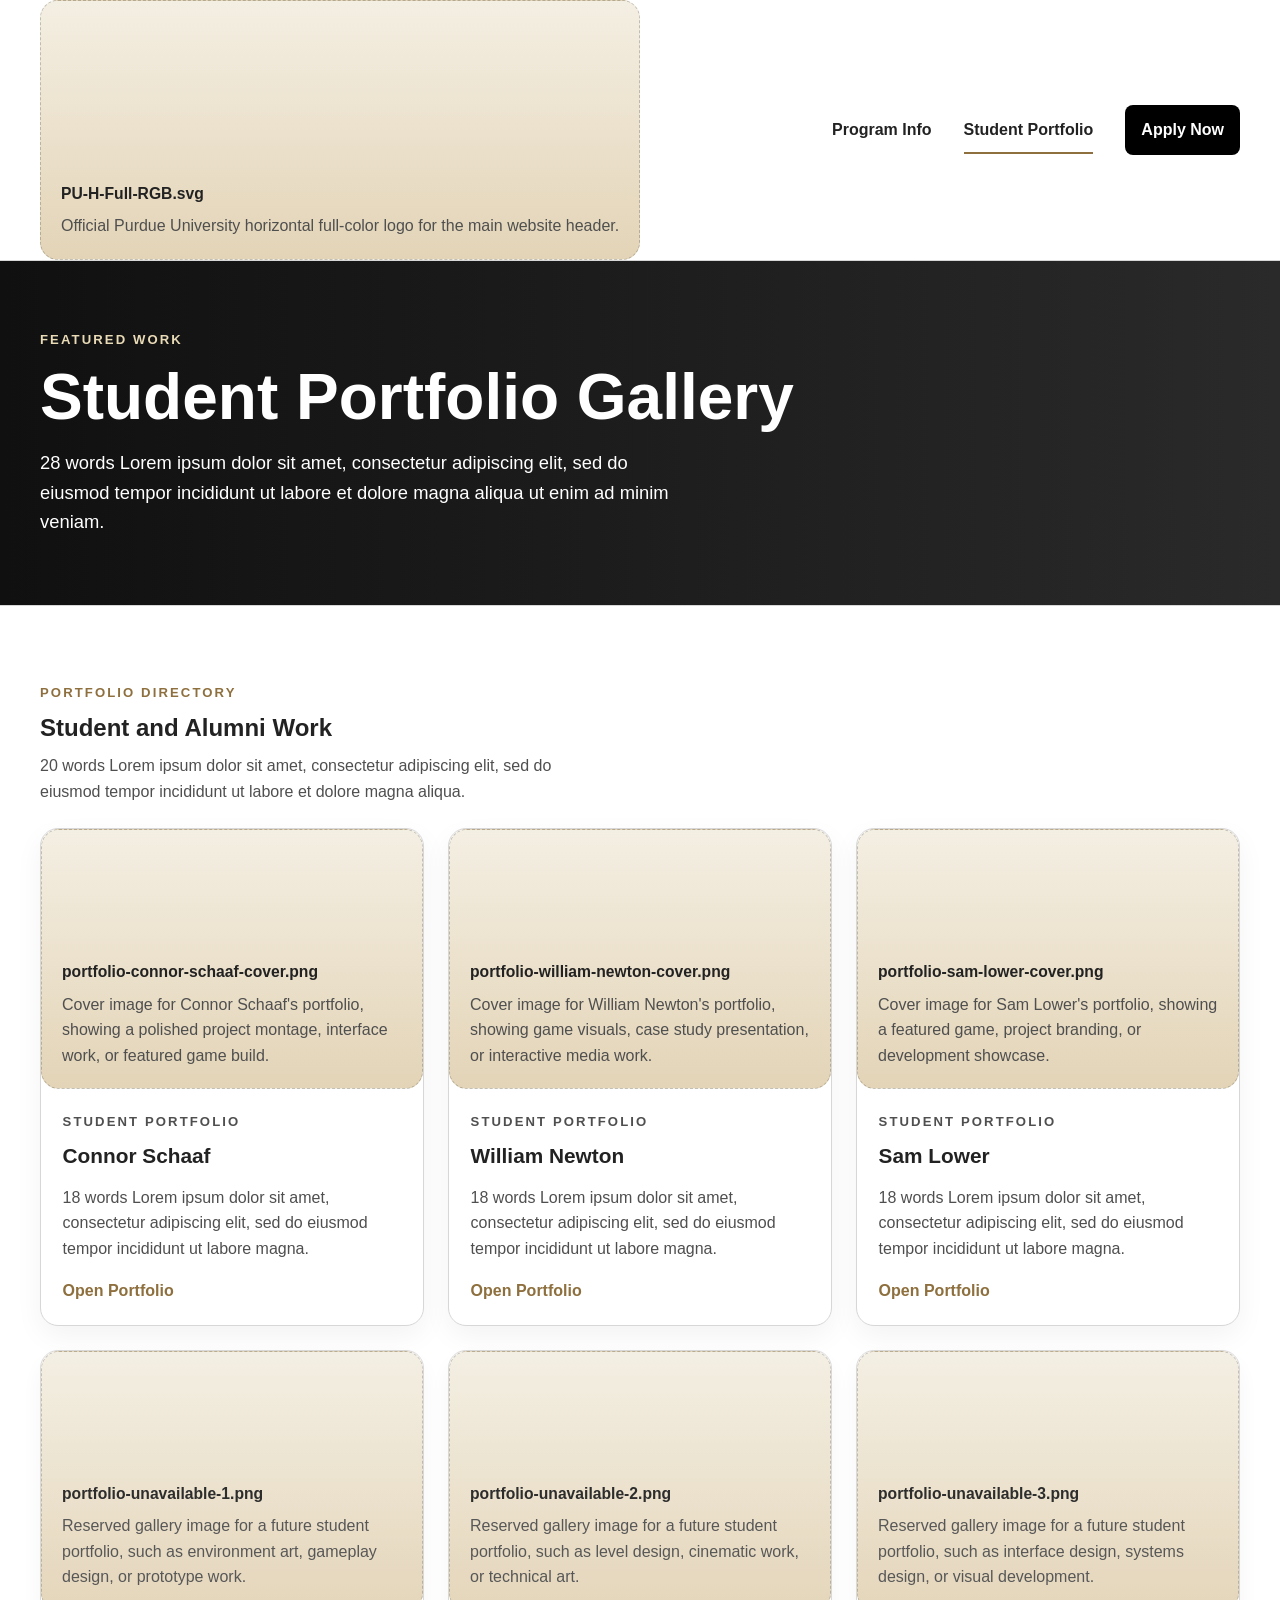
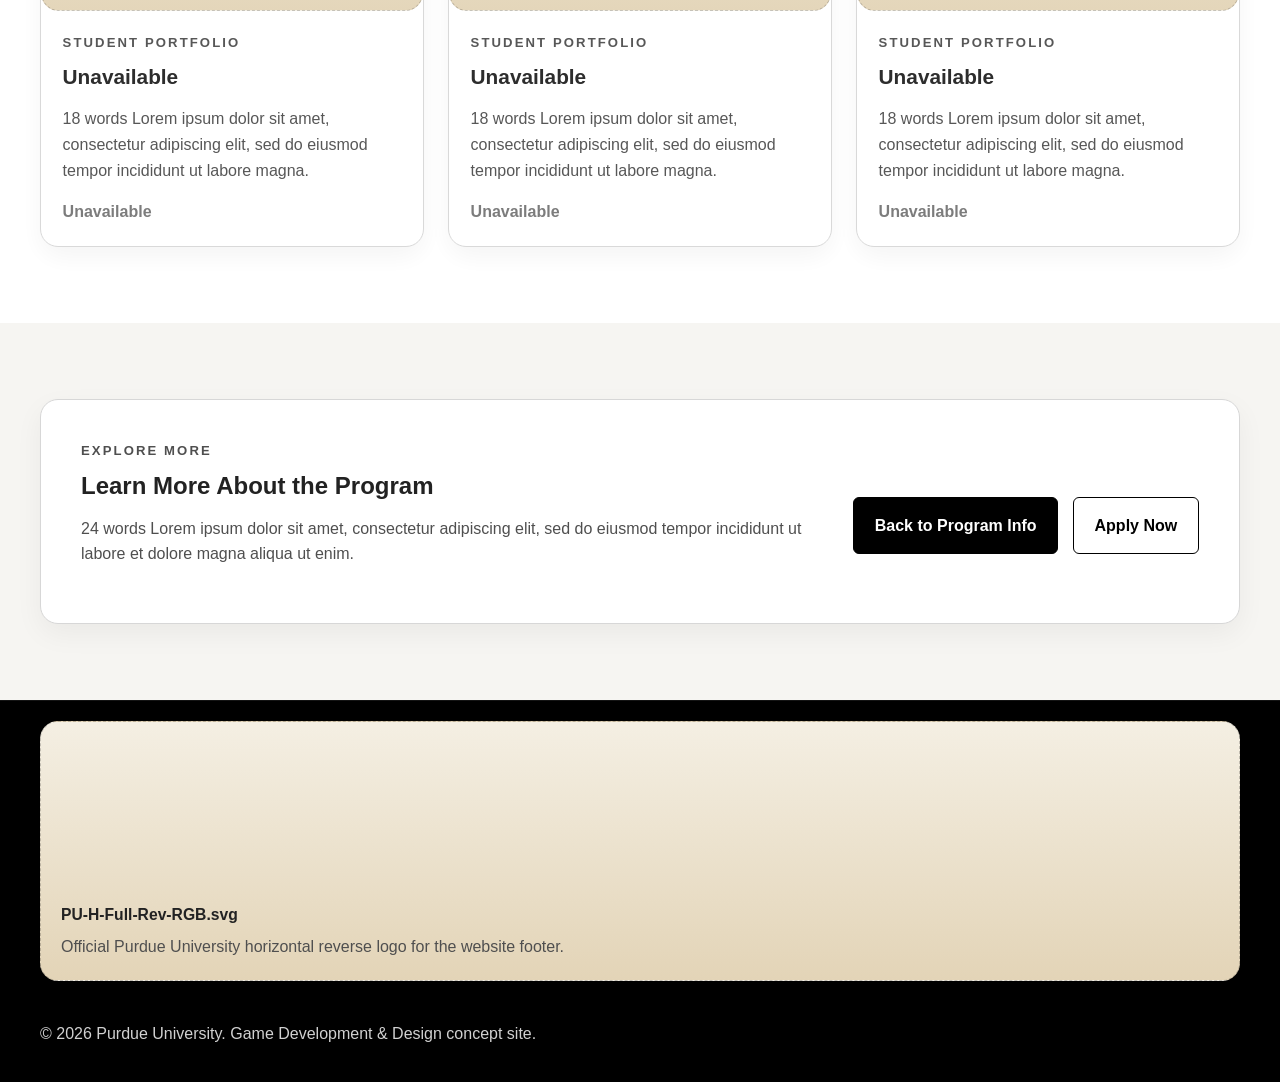
==== portfolio.html @ d157ea14 "Add files via upload" ====
<!DOCTYPE html>
<html lang="en">
<head>
  <meta charset="UTF-8">
  <meta name="viewport" content="width=device-width, initial-scale=1.0">
  <title>Purdue Game Development &amp; Design | Student Portfolio</title>
  <meta name="description" content="Student portfolio gallery page for Purdue Game Development &amp; Design.">
  <link rel="stylesheet" href="style.css">
</head>
<body data-page="portfolio">
  <header class="site-header">
    <div class="container header-inner">
      <a class="brand" href="index.html" aria-label="Purdue Game Development and Design home page">
        <img
          class="brand-logo"
          src="assets/PU-H-Full-RGB.svg"
          alt="PU-H-Full-RGB.svg - Official Purdue University horizontal full-color logo for the main website header."
          data-placeholder
        >
      </a>

      <button class="menu-toggle" type="button" aria-expanded="false" aria-controls="site-nav">
        <span></span>
        <span></span>
        <span></span>
        <span class="sr-only">Toggle navigation</span>
      </button>

      <nav id="site-nav" class="site-nav" aria-label="Primary navigation">
        <a href="index.html">Program Info</a>
        <a href="portfolio.html" aria-current="page">Student Portfolio</a>
        <a class="nav-cta" href="https://admissions.purdue.edu/become-student/apply/" target="_blank" rel="noreferrer">Apply Now</a>
      </nav>
    </div>
  </header>

  <main>
    <section class="portfolio-hero-section">
      <div class="container portfolio-hero-inner">
        <p class="section-label section-label-light">Featured Work</p>
        <h1>Student Portfolio Gallery</h1>
        <p class="hero-lead">
          28 words Lorem ipsum dolor sit amet, consectetur adipiscing elit, sed do eiusmod tempor
          incididunt ut labore et dolore magna aliqua ut enim ad minim veniam.
        </p>
      </div>
    </section>

    <section class="content-section section-white">
      <div class="container section-header-block left-aligned-header">
        <p class="section-label">Portfolio Directory</p>
        <h2>Student and Alumni Work</h2>
        <p class="section-intro">
          20 words Lorem ipsum dolor sit amet, consectetur adipiscing elit, sed do eiusmod tempor
          incididunt ut labore et dolore magna aliqua.
        </p>
      </div>

      <div class="container portfolio-grid">
        <a class="portfolio-card" href="https://schaafconnor0-collab.github.io/ConnorSchaafPortfolio/" target="_blank" rel="noreferrer">
          <img
            src="assets/portfolio-connor-schaaf-cover.png"
            alt="portfolio-connor-schaaf-cover.png - Cover image for Connor Schaaf's portfolio, showing a polished project montage, interface work, or featured game build."
            data-placeholder
          >
          <div class="portfolio-card-copy">
            <p class="card-kicker">Student Portfolio</p>
            <h3>Connor Schaaf</h3>
            <p>
              18 words Lorem ipsum dolor sit amet, consectetur adipiscing elit, sed do eiusmod tempor
              incididunt ut labore magna.
            </p>
            <span class="card-link">Open Portfolio</span>
          </div>
        </a>

        <a class="portfolio-card" href="https://newtonw.com/" target="_blank" rel="noreferrer">
          <img
            src="assets/portfolio-william-newton-cover.png"
            alt="portfolio-william-newton-cover.png - Cover image for William Newton's portfolio, showing game visuals, case study presentation, or interactive media work."
            data-placeholder
          >
          <div class="portfolio-card-copy">
            <p class="card-kicker">Student Portfolio</p>
            <h3>William Newton</h3>
            <p>
              18 words Lorem ipsum dolor sit amet, consectetur adipiscing elit, sed do eiusmod tempor
              incididunt ut labore magna.
            </p>
            <span class="card-link">Open Portfolio</span>
          </div>
        </a>

        <a class="portfolio-card" href="https://www.samlower.com/" target="_blank" rel="noreferrer">
          <img
            src="assets/portfolio-sam-lower-cover.png"
            alt="portfolio-sam-lower-cover.png - Cover image for Sam Lower's portfolio, showing a featured game, project branding, or development showcase."
            data-placeholder
          >
          <div class="portfolio-card-copy">
            <p class="card-kicker">Student Portfolio</p>
            <h3>Sam Lower</h3>
            <p>
              18 words Lorem ipsum dolor sit amet, consectetur adipiscing elit, sed do eiusmod tempor
              incididunt ut labore magna.
            </p>
            <span class="card-link">Open Portfolio</span>
          </div>
        </a>

        <article class="portfolio-card unavailable-card" aria-label="Additional portfolio currently unavailable">
          <img
            src="assets/portfolio-unavailable-1.png"
            alt="portfolio-unavailable-1.png - Reserved gallery image for a future student portfolio, such as environment art, gameplay design, or prototype work."
            data-placeholder
          >
          <div class="portfolio-card-copy">
            <p class="card-kicker">Student Portfolio</p>
            <h3>Unavailable</h3>
            <p>
              18 words Lorem ipsum dolor sit amet, consectetur adipiscing elit, sed do eiusmod tempor
              incididunt ut labore magna.
            </p>
            <span class="card-link">Unavailable</span>
          </div>
        </article>

        <article class="portfolio-card unavailable-card" aria-label="Additional portfolio currently unavailable">
          <img
            src="assets/portfolio-unavailable-2.png"
            alt="portfolio-unavailable-2.png - Reserved gallery image for a future student portfolio, such as level design, cinematic work, or technical art."
            data-placeholder
          >
          <div class="portfolio-card-copy">
            <p class="card-kicker">Student Portfolio</p>
            <h3>Unavailable</h3>
            <p>
              18 words Lorem ipsum dolor sit amet, consectetur adipiscing elit, sed do eiusmod tempor
              incididunt ut labore magna.
            </p>
            <span class="card-link">Unavailable</span>
          </div>
        </article>

        <article class="portfolio-card unavailable-card" aria-label="Additional portfolio currently unavailable">
          <img
            src="assets/portfolio-unavailable-3.png"
            alt="portfolio-unavailable-3.png - Reserved gallery image for a future student portfolio, such as interface design, systems design, or visual development."
            data-placeholder
          >
          <div class="portfolio-card-copy">
            <p class="card-kicker">Student Portfolio</p>
            <h3>Unavailable</h3>
            <p>
              18 words Lorem ipsum dolor sit amet, consectetur adipiscing elit, sed do eiusmod tempor
              incididunt ut labore magna.
            </p>
            <span class="card-link">Unavailable</span>
          </div>
        </article>
      </div>
    </section>

    <section class="content-section section-light">
      <div class="container cta-panel cta-panel-light">
        <div class="cta-copy">
          <p class="section-label">Explore More</p>
          <h2>Learn More About the Program</h2>
          <p>
            24 words Lorem ipsum dolor sit amet, consectetur adipiscing elit, sed do eiusmod tempor
            incididunt ut labore et dolore magna aliqua ut enim.
          </p>
        </div>
        <div class="button-row cta-buttons">
          <a class="button button-primary" href="index.html">Back to Program Info</a>
          <a class="button button-secondary-dark" href="https://admissions.purdue.edu/become-student/apply/" target="_blank" rel="noreferrer">Apply Now</a>
        </div>
      </div>
    </section>
  </main>

  <footer class="site-footer">
    <div class="container footer-inner">
      <img
        class="footer-logo"
        src="assets/PU-H-Full-Rev-RGB.svg"
        alt="PU-H-Full-Rev-RGB.svg - Official Purdue University horizontal reverse logo for the website footer."
        data-placeholder
      >
      <p>&copy; <span id="year"></span> Purdue University. Game Development &amp; Design concept site.</p>
    </div>
  </footer>

  <script src="tools.js"></script>
</body>
</html>
---- style.css ----
:root {
  --purdue-gold: #cfb991;
  --purdue-gold-dark: #8e6f3e;
  --purdue-black: #000000;
  --purdue-gray-950: #171717;
  --purdue-gray-900: #222222;
  --purdue-gray-700: #4f4f4f;
  --purdue-gray-500: #767676;
  --purdue-gray-300: #d7d7d7;
  --purdue-gray-200: #e7e4dd;
  --purdue-gray-100: #f6f5f2;
  --white: #ffffff;

  --max-width: 1200px;
  --radius-lg: 18px;
  --radius-md: 14px;
  --radius-sm: 8px;

  --shadow-sm: 0 10px 28px rgba(0, 0, 0, 0.05);
  --transition: 180ms ease;
}

*,
*::before,
*::after {
  box-sizing: border-box;
}

html {
  scroll-behavior: smooth;
}

body {
  margin: 0;
  font-family: Arial, Helvetica, sans-serif;
  color: var(--purdue-gray-900);
  background: var(--white);
  line-height: 1.6;
}

img,
video,
iframe {
  display: block;
  max-width: 100%;
}

a {
  color: inherit;
  text-decoration: none;
}

button,
input,
textarea,
select {
  font: inherit;
}

ul,
ol {
  margin: 0;
}

.container {
  width: min(calc(100% - 2rem), var(--max-width));
  margin: 0 auto;
}

.skip-link,
.sr-only {
  position: absolute;
  overflow: hidden;
}

.skip-link {
  top: -100px;
  left: 1rem;
  z-index: 999;
  padding: 0.75rem 1rem;
  background: var(--purdue-black);
  color: var(--white);
  border-radius: var(--radius-sm);
  transition: top var(--transition);
}

.skip-link:focus {
  top: 1rem;
}

.sr-only {
  width: 1px;
  height: 1px;
  clip: rect(0, 0, 0, 0);
  white-space: nowrap;
}

.site-header {
  position: sticky;
  top: 0;
  z-index: 100;
  background: rgba(255, 255, 255, 0.98);
  border-bottom: 1px solid var(--purdue-gray-300);
  backdrop-filter: blur(10px);
}

.header-inner {
  min-height: 88px;
  display: flex;
  align-items: center;
  justify-content: space-between;
  gap: 1.5rem;
}

.brand {
  display: inline-flex;
  align-items: center;
  min-width: 0;
}

.brand-logo {
  width: 310px;
  max-width: 100%;
  height: auto;
}

.main-nav,
.site-nav {
  display: flex;
  align-items: center;
  gap: 2rem;
}

.nav-link,
.main-nav a,
.site-nav a {
  position: relative;
  padding: 0.25rem 0;
  font-weight: 600;
  color: var(--purdue-gray-900);
}

.nav-link::after,
.main-nav a::after,
.site-nav a::after {
  content: "";
  position: absolute;
  left: 0;
  bottom: -0.45rem;
  width: 100%;
  height: 2px;
  background: var(--purdue-gold-dark);
  transform: scaleX(0);
  transform-origin: left;
  transition: transform var(--transition);
}

.nav-link:hover::after,
.nav-link.active::after,
.nav-link[aria-current="page"]::after,
.main-nav a:hover::after,
.main-nav a.active::after,
.main-nav a[aria-current="page"]::after,
.site-nav a:hover::after,
.site-nav a.active::after,
.site-nav a[aria-current="page"]::after {
  transform: scaleX(1);
}

.nav-cta {
  display: inline-flex;
  align-items: center;
  justify-content: center;
  min-height: 44px;
  padding: 0.75rem 1rem !important;
  border-radius: var(--radius-sm);
  background: var(--purdue-black);
  color: var(--white) !important;
}

.nav-cta::after {
  display: none;
}

.menu-toggle {
  display: none;
  width: 46px;
  height: 46px;
  padding: 0;
  border: 1px solid var(--purdue-gray-300);
  border-radius: var(--radius-sm);
  background: var(--white);
  align-items: center;
  justify-content: center;
  flex-direction: column;
  gap: 5px;
  cursor: pointer;
}

.menu-toggle span:not(.sr-only) {
  width: 20px;
  height: 2px;
  background: var(--purdue-gray-900);
}

.hero,
.hero-section,
.portfolio-hero-section {
  border-bottom: 1px solid var(--purdue-gray-300);
}

.hero-program {
  background: linear-gradient(90deg, #f1ebdd 0%, #d8c8a7 100%);
}

.hero-grid,
.hero-layout,
.two-column-layout,
.connection-card,
.cta-panel {
  display: grid;
  gap: 2.5rem;
}

.hero-grid,
.hero-layout {
  grid-template-columns: minmax(0, 1.05fr) minmax(0, 0.95fr);
  align-items: center;
  padding: 4.75rem 0;
}

.hero-copy h1,
.portfolio-hero-inner h1,
.section-heading h2,
.section-header-block h2,
.content-column h2,
.cta-copy h2,
.connection-copy h2 {
  margin: 0;
  line-height: 1.1;
  color: var(--purdue-gray-900);
}

.hero-copy h1,
.portfolio-hero-inner h1 {
  font-size: clamp(2.75rem, 5vw, 4.6rem);
  margin-bottom: 1rem;
}

.hero-text,
.hero-lead,
.section-intro,
.section-intro-light,
.content-column p,
.project-preview-copy p,
.highlight-card p,
.portfolio-card-copy p,
.cta-copy p,
.connection-copy p {
  color: var(--purdue-gray-700);
}

.hero-text,
.hero-lead {
  margin: 0;
  max-width: 62ch;
  font-size: 1.15rem;
}

.hero-actions,
.button-row,
.connection-actions,
.cta-buttons {
  display: flex;
  flex-wrap: wrap;
  gap: 0.9rem;
  margin-top: 1.75rem;
}

.hero-media,
.media-column {
  min-width: 0;
}

.media-frame,
.hero-media img,
.hero-media video {
  width: 100%;
  min-height: 380px;
  object-fit: cover;
  border-radius: var(--radius-lg);
  box-shadow: var(--shadow-sm);
}

.section-label,
.card-kicker {
  margin: 0 0 0.75rem;
  font-size: 0.82rem;
  font-weight: 700;
  letter-spacing: 0.16em;
  text-transform: uppercase;
  color: var(--purdue-gold-dark);
}

.section-label-light {
  color: #eadbb7;
}

.section-heading,
.section-header-block {
  margin-bottom: 1.5rem;
}

.section-heading-centered {
  text-align: center;
}

.section-heading-light h2,
.section-intro-light {
  color: var(--white);
}

.section-intro {
  margin: 0.75rem 0 0;
  max-width: 62ch;
}

.section-intro-light {
  max-width: 62ch;
  margin: 0.75rem auto 0;
}

.button {
  display: inline-flex;
  align-items: center;
  justify-content: center;
  min-height: 50px;
  padding: 0.9rem 1.3rem;
  border-radius: 6px;
  font-weight: 700;
  transition:
    transform var(--transition),
    background-color var(--transition),
    color var(--transition),
    border-color var(--transition);
}

.button:hover,
.text-link:hover,
.project-preview-card:hover,
.portfolio-card:hover,
.highlight-card:hover {
  transform: translateY(-2px);
}

.button-primary {
  background: var(--purdue-black);
  color: var(--white);
  border: 1px solid var(--purdue-black);
}

.button-primary:hover {
  background: #1c1c1c;
}

.button-secondary {
  background: transparent;
  color: var(--purdue-black);
  border: 1px solid var(--purdue-black);
}

.button-secondary:hover {
  background: rgba(0, 0, 0, 0.04);
}

.button-secondary-dark {
  background: var(--white);
  color: var(--purdue-black);
  border: 1px solid var(--purdue-black);
}

.button-secondary-dark:hover {
  background: var(--purdue-gray-100);
}

.content-section,
.video-section,
.connection-section {
  padding: 4.75rem 0;
}

.section-surface,
.section-light {
  background: var(--purdue-gray-100);
}

.section-white {
  background: var(--white);
}

.section-surface-dark,
.section-dark-cta,
.portfolio-hero-section {
  background: linear-gradient(90deg, #101010 0%, #2a2a2a 100%);
  color: var(--white);
}

.two-column-layout {
  grid-template-columns: minmax(0, 1.05fr) minmax(320px, 0.95fr);
  align-items: start;
}

.content-column {
  min-width: 0;
}

.content-column-side {
  min-width: 0;
}

.content-column > p + p {
  margin-top: 1.5rem;
}

.highlight-stack,
.info-stack {
  display: grid;
  gap: 1rem;
}

.highlight-card,
.info-card {
  padding: 1.6rem;
  background: var(--white);
  border: 1px solid var(--purdue-gray-300);
  border-left: 4px solid var(--purdue-gold);
  border-radius: var(--radius-lg);
  box-shadow: var(--shadow-sm);
  transition: transform var(--transition), box-shadow var(--transition);
}

.highlight-card h3,
.info-card h3,
.project-preview-copy h3,
.portfolio-card-copy h3 {
  margin: 0 0 0.65rem;
  font-size: 1.3rem;
  line-height: 1.2;
}

.program-list,
.feature-list {
  margin-top: 1.25rem;
  padding-left: 1.35rem;
  color: var(--purdue-gray-700);
}

.program-list li,
.feature-list li {
  margin-bottom: 0.85rem;
}

.project-preview-grid,
.preview-grid,
.portfolio-grid {
  display: grid;
  gap: 1.5rem;
}

.project-preview-grid,
.preview-grid {
  grid-template-columns: repeat(3, minmax(0, 1fr));
}

.portfolio-grid {
  grid-template-columns: repeat(3, minmax(0, 1fr));
}

.project-preview-card,
.preview-card,
.portfolio-card {
  overflow: hidden;
  background: var(--white);
  border: 1px solid var(--purdue-gray-300);
  border-radius: var(--radius-lg);
  box-shadow: var(--shadow-sm);
  transition: transform var(--transition), box-shadow var(--transition);
}

.project-preview-image,
.preview-card img,
.portfolio-card img {
  width: 100%;
  aspect-ratio: 16 / 10;
  object-fit: cover;
}

.project-preview-copy,
.preview-copy,
.portfolio-card-copy {
  padding: 1.35rem;
}

.section-actions {
  margin-top: 1.5rem;
}

.text-link,
.card-link {
  display: inline-block;
  font-weight: 700;
  color: var(--purdue-gold-dark);
}

.video-shell {
  width: min(100%, 980px);
  margin: 0 auto;
  background: var(--purdue-black);
  border-radius: var(--radius-lg);
  overflow: hidden;
  box-shadow: var(--shadow-sm);
}

.video-frame {
  position: relative;
  overflow: hidden;
  border-radius: var(--radius-lg);
  background: var(--purdue-black);
  box-shadow: var(--shadow-sm);
  aspect-ratio: 16 / 9;
}

.video-frame iframe {
  width: 100%;
  height: 100%;
  border: 0;
}

.program-video {
  width: 100%;
  height: auto;
  aspect-ratio: 16 / 9;
  background: var(--purdue-black);
}

.connection-section {
  background: var(--purdue-gray-100);
}

.connection-card,
.cta-panel {
  grid-template-columns: minmax(0, 1fr) auto;
  align-items: center;
  padding: 2.5rem;
  border-radius: var(--radius-lg);
  box-shadow: var(--shadow-sm);
}

.connection-card {
  background: var(--white);
  border: 1px solid var(--purdue-gray-300);
}

.cta-panel {
  background: linear-gradient(90deg, #111111 0%, #262626 100%);
  border: 1px solid rgba(255, 255, 255, 0.08);
  color: var(--white);
}

.cta-panel-light {
  background: var(--white);
  color: var(--purdue-gray-900);
  border: 1px solid var(--purdue-gray-300);
}

.cta-panel-light .cta-copy p {
  color: var(--purdue-gray-700);
}

.portfolio-hero-inner {
  padding: 4.25rem 0;
}

.portfolio-hero-inner h1,
.portfolio-hero-inner .hero-lead {
  color: var(--white);
}

.left-aligned-header {
  text-align: left;
}

.unavailable-card {
  opacity: 0.95;
}

.unavailable-card .card-link {
  color: var(--purdue-gray-500);
}

.site-footer {
  background: var(--purdue-black);
  border-top: 1px solid rgba(255, 255, 255, 0.08);
  color: var(--white);
}

.footer-inner {
  min-height: 112px;
  display: flex;
  align-items: center;
  justify-content: space-between;
  gap: 1.5rem;
  flex-wrap: wrap;
  padding: 1.25rem 0;
}

.footer-brand {
  display: flex;
  align-items: center;
}

.footer-logo {
  width: 220px;
  max-width: 100%;
  height: auto;
}

.footer-links {
  display: flex;
  align-items: center;
  flex-wrap: wrap;
  gap: 1.25rem;
}

.footer-links a,
.footer-inner p {
  color: rgba(255, 255, 255, 0.82);
}

.footer-links a:hover {
  color: var(--white);
}

.image-placeholder {
  width: 100%;
  min-height: 260px;
  padding: 1.25rem;
  display: flex;
  flex-direction: column;
  justify-content: end;
  background: linear-gradient(180deg, #f4efe3 0%, #e3d4b7 100%);
  border: 1px dashed rgba(0, 0, 0, 0.2);
  border-radius: var(--radius-lg);
  color: var(--purdue-gray-900);
}

.image-placeholder strong {
  display: block;
  margin-bottom: 0.45rem;
  font-size: 0.98rem;
  word-break: break-word;
}

.image-placeholder span {
  color: var(--purdue-gray-700);
}

.hero-media .image-placeholder,
.media-column .image-placeholder {
  min-height: 380px;
}

@media (max-width: 1080px) {
  .hero-grid,
  .hero-layout,
  .two-column-layout,
  .connection-card,
  .cta-panel {
    grid-template-columns: 1fr;
  }

  .project-preview-grid,
  .preview-grid,
  .portfolio-grid {
    grid-template-columns: repeat(2, minmax(0, 1fr));
  }
}

@media (max-width: 820px) {
  .menu-toggle {
    display: inline-flex;
  }

  .main-nav,
  .site-nav {
    position: absolute;
    top: 88px;
    left: 1rem;
    right: 1rem;
    display: none;
    flex-direction: column;
    align-items: stretch;
    gap: 0.5rem;
    padding: 1rem;
    background: rgba(255, 255, 255, 0.99);
    border: 1px solid var(--purdue-gray-300);
    border-radius: 12px;
    box-shadow: var(--shadow-sm);
  }

  .main-nav.is-open,
  .site-nav.is-open {
    display: flex;
  }

  .brand {
    max-width: calc(100% - 64px);
  }

  .brand-logo {
    width: 220px;
  }

  .hero-grid,
  .hero-layout {
    padding-top: 3.75rem;
    padding-bottom: 3.75rem;
  }

  .content-section,
  .video-section,
  .connection-section {
    padding-top: 3.75rem;
    padding-bottom: 3.75rem;
  }

  .portfolio-hero-inner {
    padding-top: 3.75rem;
    padding-bottom: 3.75rem;
  }

  .media-frame,
  .hero-media img,
  .hero-media video,
  .hero-media .image-placeholder,
  .media-column .image-placeholder {
    min-height: 280px;
  }
}

@media (max-width: 640px) {
  .project-preview-grid,
  .preview-grid,
  .portfolio-grid {
    grid-template-columns: 1fr;
  }

  .hero-copy h1,
  .portfolio-hero-inner h1 {
    font-size: 2.35rem;
  }

  .hero-actions,
  .button-row,
  .connection-actions,
  .cta-buttons,
  .footer-links {
    flex-direction: column;
    align-items: stretch;
  }

  .button,
  .nav-cta {
    width: 100%;
  }

  .footer-inner {
    align-items: flex-start;
  }
}

@media (prefers-reduced-motion: reduce) {
  html {
    scroll-behavior: auto;
  }

  *,
  *::before,
  *::after {
    transition: none !important;
  }

  .student-work-feature {
  overflow: hidden;
  background: var(--white);
  border: 1px solid var(--purdue-gray-300);
  border-radius: var(--radius-lg);
  box-shadow: var(--shadow-sm);
}

.student-work-image {
  width: 100%;
  aspect-ratio: 16 / 10;
  object-fit: cover;
}

.student-work-copy {
  padding: 1.35rem;
}

.student-work-copy p {
  margin: 0 0 0.85rem;
  color: var(--purdue-gray-700);
}
}
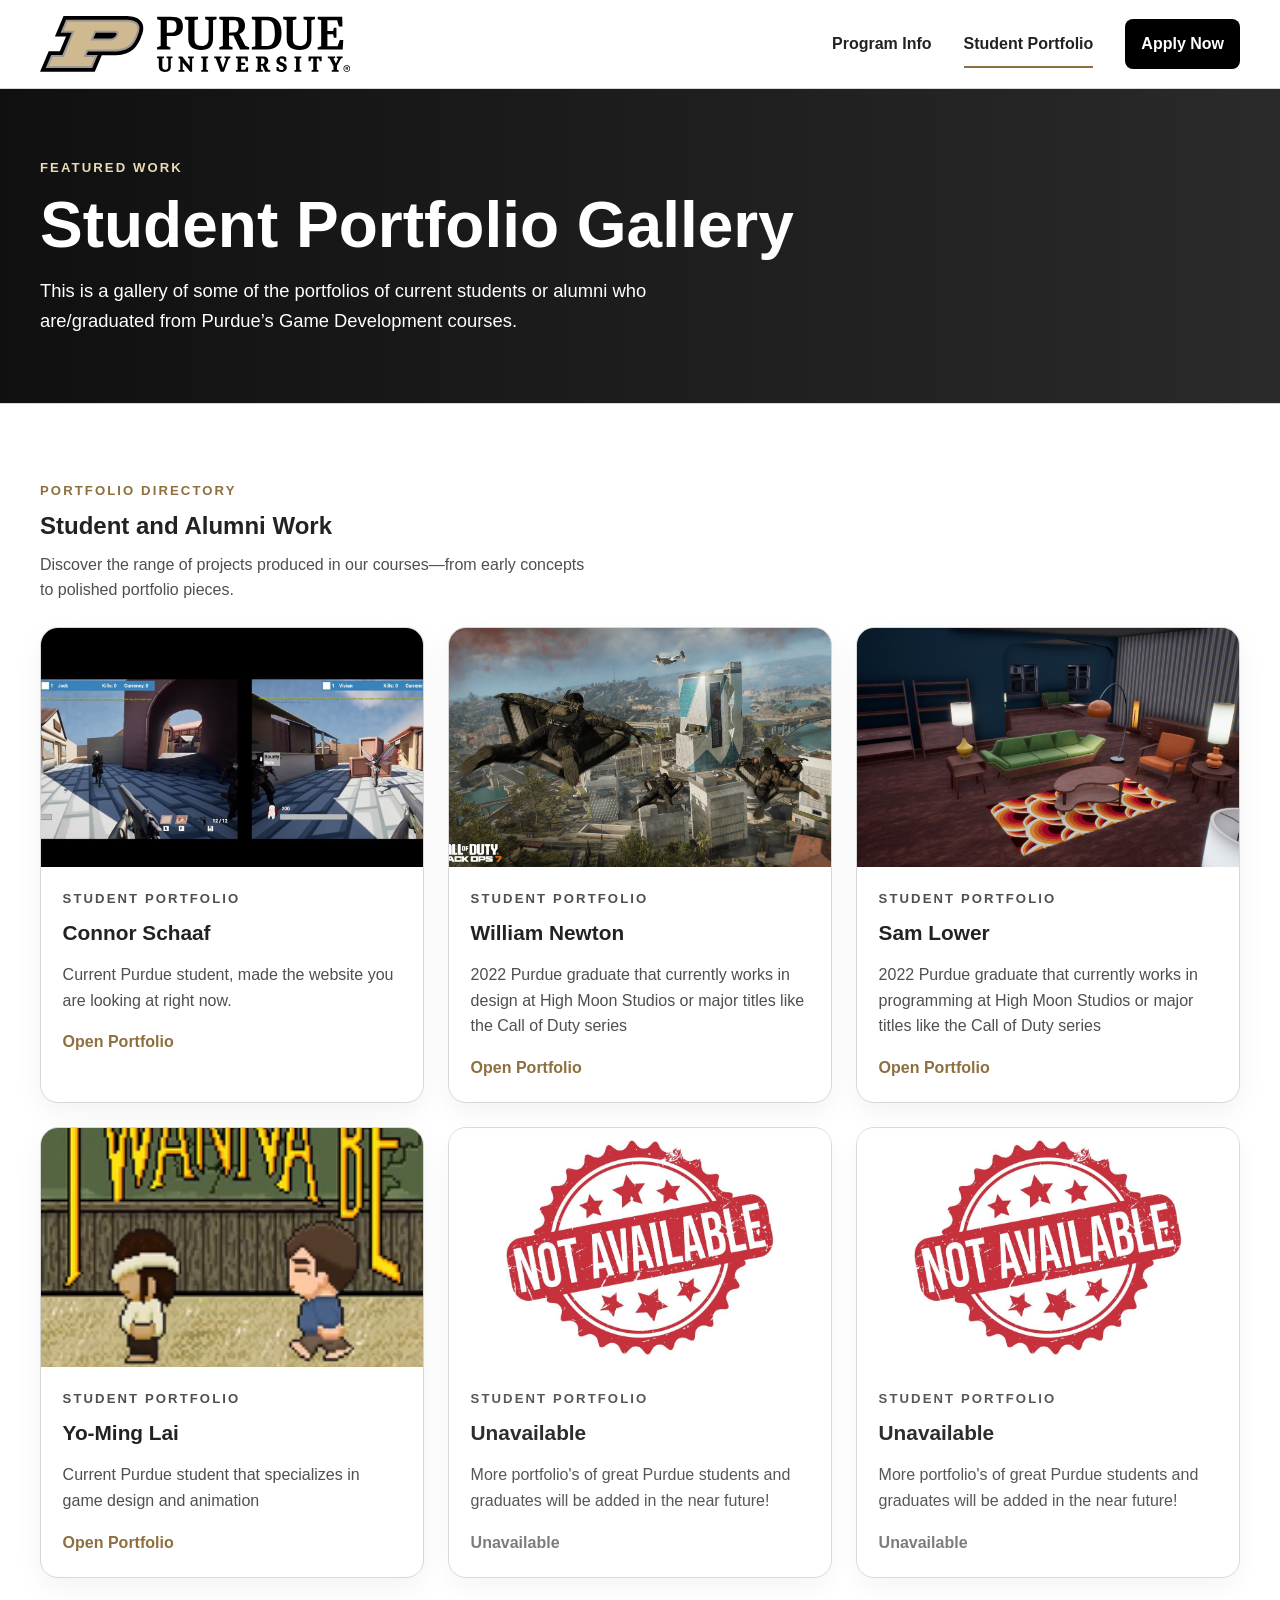
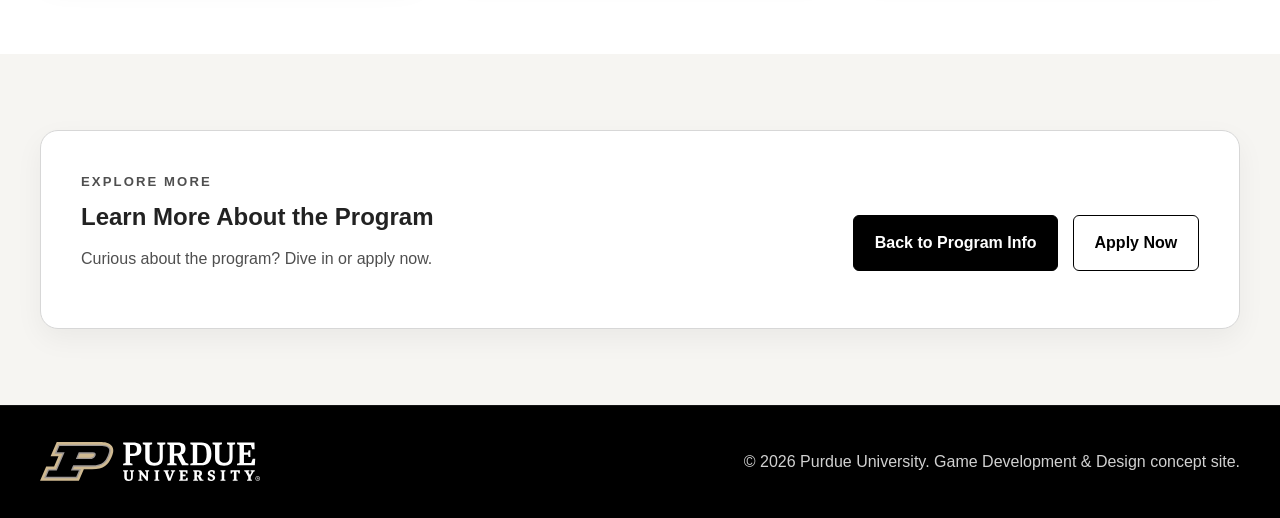
==== commit 47d6000c: "Add files via upload" ====
--- a/portfolio.html
+++ b/portfolio.html
@@ -40,8 +40,7 @@
         <p class="section-label section-label-light">Featured Work</p>
         <h1>Student Portfolio Gallery</h1>
         <p class="hero-lead">
-          28 words Lorem ipsum dolor sit amet, consectetur adipiscing elit, sed do eiusmod tempor
-          incididunt ut labore et dolore magna aliqua ut enim ad minim veniam.
+          This is a gallery of some of the portfolios of current students or alumni who are/graduated from Purdue’s Game Development courses.
         </p>
       </div>
     </section>
@@ -51,8 +50,7 @@
         <p class="section-label">Portfolio Directory</p>
         <h2>Student and Alumni Work</h2>
         <p class="section-intro">
-          20 words Lorem ipsum dolor sit amet, consectetur adipiscing elit, sed do eiusmod tempor
-          incididunt ut labore et dolore magna aliqua.
+          Discover the range of projects produced in our courses—from early concepts to polished portfolio pieces. 
         </p>
       </div>
 
@@ -67,8 +65,7 @@
             <p class="card-kicker">Student Portfolio</p>
             <h3>Connor Schaaf</h3>
             <p>
-              18 words Lorem ipsum dolor sit amet, consectetur adipiscing elit, sed do eiusmod tempor
-              incididunt ut labore magna.
+              Current Purdue student, made the website you are looking at right now.
             </p>
             <span class="card-link">Open Portfolio</span>
           </div>
@@ -84,8 +81,7 @@
             <p class="card-kicker">Student Portfolio</p>
             <h3>William Newton</h3>
             <p>
-              18 words Lorem ipsum dolor sit amet, consectetur adipiscing elit, sed do eiusmod tempor
-              incididunt ut labore magna.
+              2022 Purdue graduate that currently works in design at High Moon Studios or major titles like the Call of Duty series
             </p>
             <span class="card-link">Open Portfolio</span>
           </div>
@@ -101,27 +97,25 @@
             <p class="card-kicker">Student Portfolio</p>
             <h3>Sam Lower</h3>
             <p>
-              18 words Lorem ipsum dolor sit amet, consectetur adipiscing elit, sed do eiusmod tempor
-              incididunt ut labore magna.
+              2022 Purdue graduate that currently works in programming at High Moon Studios or major titles like the Call of Duty series
             </p>
             <span class="card-link">Open Portfolio</span>
           </div>
         </a>
 
-        <article class="portfolio-card unavailable-card" aria-label="Additional portfolio currently unavailable">
+        <article class="portfolio-card" href="https://yominglai.weebly.com/" target="_blank" rel="noreferrer">
           <img
-            src="assets/portfolio-unavailable-1.png"
+            src="portfolio-yo-ming-lai-cover.png"
             alt="portfolio-unavailable-1.png - Reserved gallery image for a future student portfolio, such as environment art, gameplay design, or prototype work."
             data-placeholder
           >
           <div class="portfolio-card-copy">
             <p class="card-kicker">Student Portfolio</p>
-            <h3>Unavailable</h3>
+            <h3>Yo-Ming Lai</h3>
             <p>
-              18 words Lorem ipsum dolor sit amet, consectetur adipiscing elit, sed do eiusmod tempor
-              incididunt ut labore magna.
+              Current Purdue student that specializes in game design and animation
             </p>
-            <span class="card-link">Unavailable</span>
+            <span class="card-link">Open Portfolio</span>
           </div>
         </article>
 
@@ -135,8 +129,7 @@
             <p class="card-kicker">Student Portfolio</p>
             <h3>Unavailable</h3>
             <p>
-              18 words Lorem ipsum dolor sit amet, consectetur adipiscing elit, sed do eiusmod tempor
-              incididunt ut labore magna.
+              More portfolio's of great Purdue students and graduates will be added in the near future!
             </p>
             <span class="card-link">Unavailable</span>
           </div>
@@ -152,8 +145,7 @@
             <p class="card-kicker">Student Portfolio</p>
             <h3>Unavailable</h3>
             <p>
-              18 words Lorem ipsum dolor sit amet, consectetur adipiscing elit, sed do eiusmod tempor
-              incididunt ut labore magna.
+              More portfolio's of great Purdue students and graduates will be added in the near future!
             </p>
             <span class="card-link">Unavailable</span>
           </div>
@@ -167,8 +159,7 @@
           <p class="section-label">Explore More</p>
           <h2>Learn More About the Program</h2>
           <p>
-            24 words Lorem ipsum dolor sit amet, consectetur adipiscing elit, sed do eiusmod tempor
-            incididunt ut labore et dolore magna aliqua ut enim.
+            Curious about the program? Dive in or apply now. 
           </p>
         </div>
         <div class="button-row cta-buttons">
